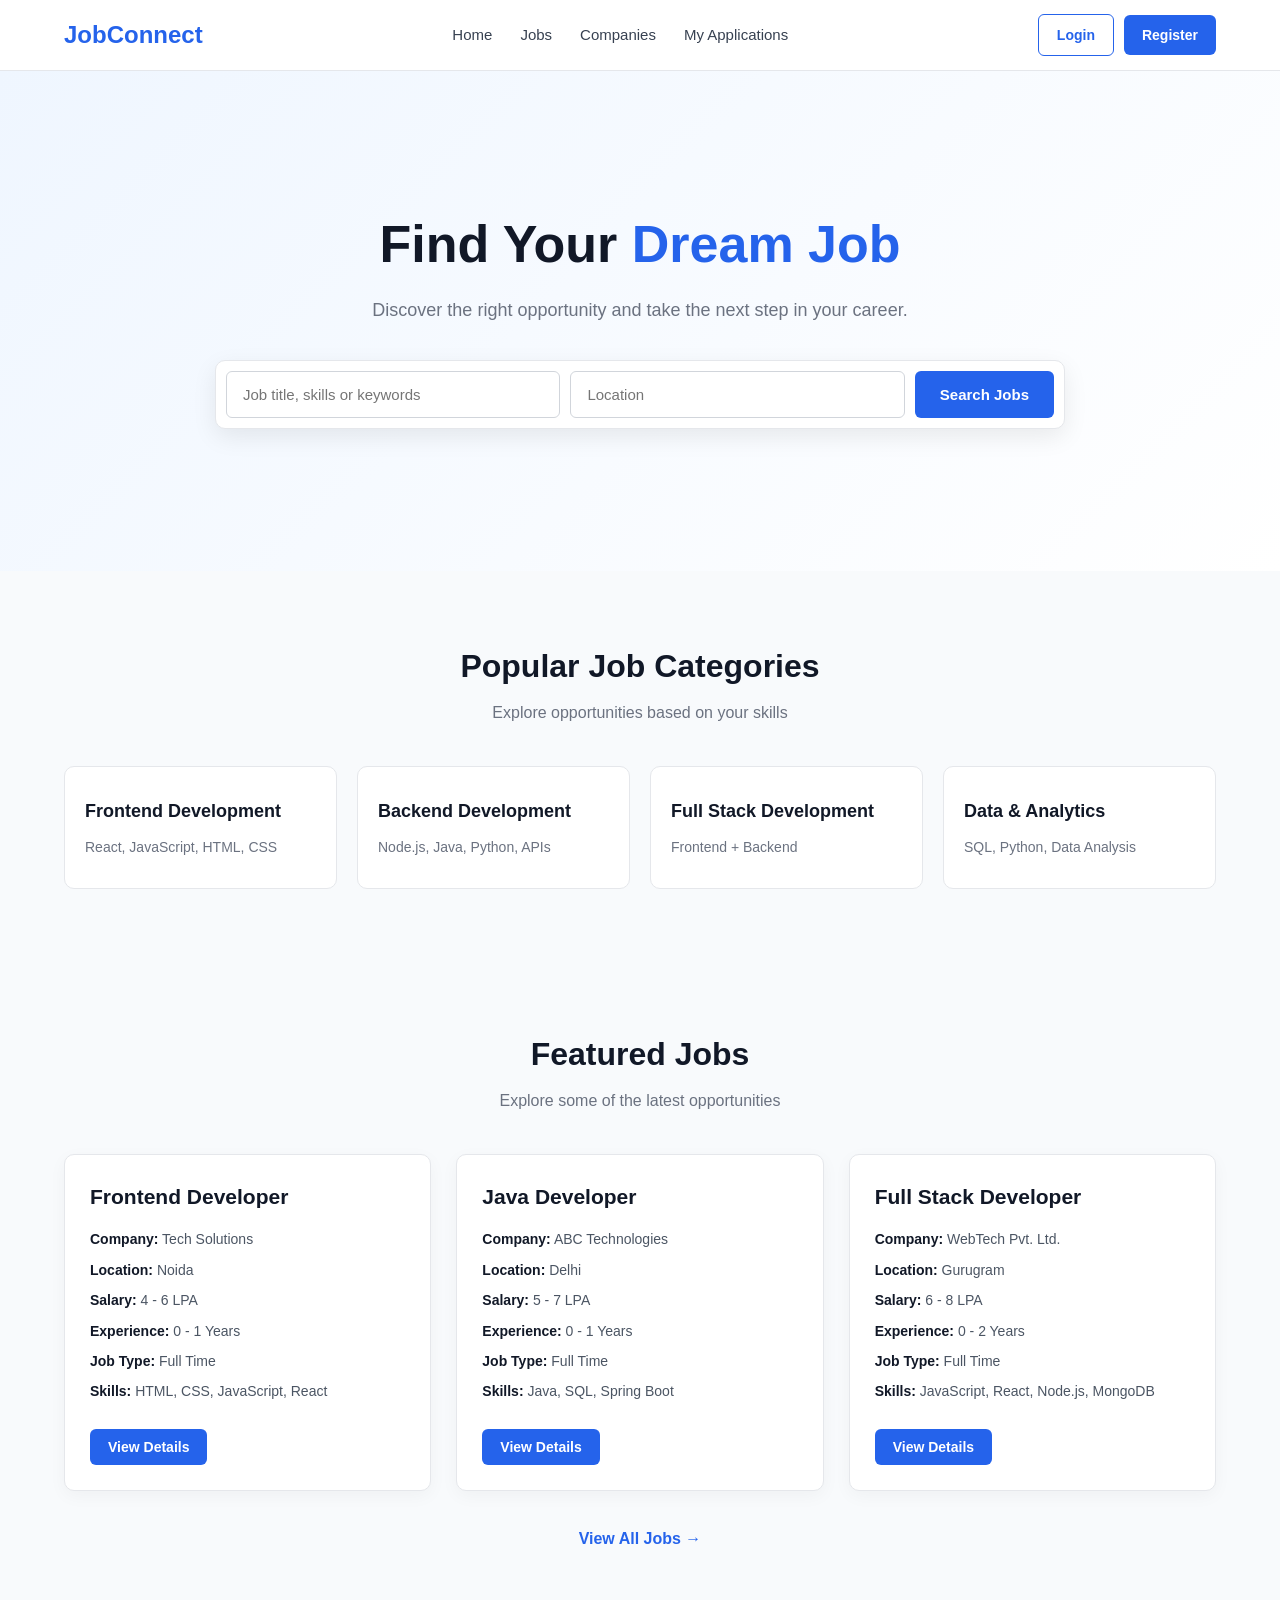
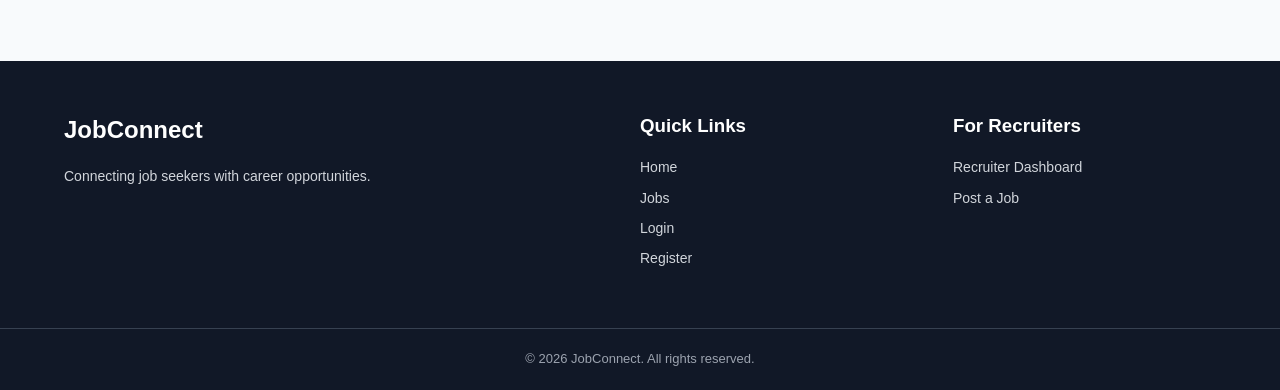
==== index.html @ 7fbca7c2 "Initial commit" ====
<!DOCTYPE html>
<html lang="en">
<head>
    <meta charset="UTF-8">
    <meta name="viewport" content="width=device-width, initial-scale=1.0">

    <title>JobConnect - Find Your Dream Job</title>

    <link rel="stylesheet" href="css/style.css">
</head>

<body>

    <!-- ================= NAVBAR ================= -->
    <header>
        <nav class="navbar">

            <a href="index.html" class="logo">
                JobConnect
            </a>

            <ul class="nav-links">
                <li><a href="index.html">Home</a></li>
                <li><a href="jobs.html">Jobs</a></li>
                <li><a href="#">Companies</a></li>
                <li><a href="applications.html">My Applications</a></li>
            </ul>

            <div class="nav-buttons">
                <a href="login.html" class="login-btn">Login</a>
                <a href="register.html" class="register-btn">Register</a>
            </div>

        </nav>
    </header>


    <!-- ================= HERO SECTION ================= -->
    <main>

        <section class="hero">

            <div class="hero-content">

                <h1>
                    Find Your
                    <span>Dream Job</span>
                </h1>

                <p>
                    Discover the right opportunity and take
                    the next step in your career.
                </p>

                <!-- Job Search -->
                <div class="search-box">

                    <input
                        type="text"
                        id="home-job-search"
                        placeholder="Job title, skills or keywords"
                    >

                    <input
                        type="text"
                        id="home-location-search"
                        placeholder="Location"
                    >
                    
                    <button id="home-search-btn">
                        Search Jobs
                    </button>
                  
                </div>

            </div>

        </section>


        <!-- ================= CATEGORIES ================= -->
        <section class="categories">

            <div class="section-heading">
                <h2>Popular Job Categories</h2>

                <p>
                    Explore opportunities based on your skills
                </p>
            </div>


            <div class="category-container">

                <a href="jobs.html?category=frontend" class="category-card">
                    <h3>Frontend Development</h3>
                    <p>React, JavaScript, HTML, CSS</p>
                </a>

                <a href="jobs.html?category=backend" class="category-card">
                    <h3>Backend Development</h3>
                    <p>Node.js, Java, Python, APIs</p>
                </a>

                <a href="jobs.html?category=fullstack" class="category-card">
                    <h3>Full Stack Development</h3>
                    <p>Frontend + Backend</p>
                </a>

                <a href="jobs.html?category=data" class="category-card">
                    <h3>Data & Analytics</h3>
                    <p>SQL, Python, Data Analysis</p>
                </a>

            </div>

        </section>


        <!-- ================= FEATURED JOBS ================= -->
        <section class="featured-jobs">

            <div class="section-heading">

                <h2>Featured Jobs</h2>

                <p>
                    Explore some of the latest opportunities
                </p>

            </div>


            <div id="featured-jobs-container" class="job-container">

                <!-- JavaScript will add job cards here -->

            </div>


            <div class="view-all">

                <a href="jobs.html">
                    View All Jobs →
                </a>

            </div>

        </section>

    </main>


    <!-- ================= FOOTER ================= -->
    <footer>

        <div class="footer-content">

            <div>
                <h2>JobConnect</h2>

                <p>
                    Connecting job seekers with career opportunities.
                </p>
            </div>


            <div>

                <h3>Quick Links</h3>

                <a href="index.html">Home</a>
                <a href="jobs.html">Jobs</a>
                <a href="login.html">Login</a>
                <a href="register.html">Register</a>

            </div>


            <div>

                <h3>For Recruiters</h3>

                <a href="recruiter-dashboard.html">
                    Recruiter Dashboard
                </a>

                <a href="post-job.html">
                    Post a Job
                </a>

            </div>

        </div>


        <div class="footer-bottom">

            <p>
                © 2026 JobConnect. All rights reserved.
            </p>

        </div>

    </footer>


    <!-- JavaScript -->
    <script src="js/main.js"></script>

</body>
</html>
---- css/style.css ----
/* ========================================
   GLOBAL RESET
======================================== */

* {
    margin: 0;
    padding: 0;
    box-sizing: border-box;
}

html {
    scroll-behavior: smooth;
}

body {
    font-family: Arial, Helvetica, sans-serif;
    background-color: #f8fafc;
    color: #111827;
    line-height: 1.6;
}

a {
    text-decoration: none;
    color: inherit;
}

button,
input,
textarea {
    font-family: inherit;
}


/* ========================================
   NAVBAR
======================================== */

header {
    background-color: #ffffff;
    border-bottom: 1px solid #e5e7eb;
}

.navbar {
    width: 90%;
    max-width: 1200px;
    margin: auto;
    min-height: 70px;

    display: flex;
    align-items: center;
    justify-content: space-between;
    gap: 30px;
}

.logo {
    font-size: 24px;
    font-weight: 700;
    color: #2563eb;
}

.nav-links {
    list-style: none;

    display: flex;
    align-items: center;
    gap: 28px;
}

.nav-links a {
    color: #374151;
    font-size: 15px;
    font-weight: 500;
    transition: color 0.2s ease;
}

.nav-links a:hover {
    color: #2563eb;
}

.nav-buttons {
    display: flex;
    align-items: center;
    gap: 10px;
}

.login-btn,
.register-btn {
    padding: 9px 18px;
    border-radius: 6px;
    font-size: 14px;
    font-weight: 600;
}

.login-btn {
    color: #2563eb;
    border: 1px solid #2563eb;
}

.login-btn:hover {
    background-color: #eff6ff;
}

.register-btn {
    background-color: #2563eb;
    color: #ffffff;
}

.register-btn:hover {
    background-color: #1d4ed8;
}


/* ========================================
   HERO SECTION
======================================== */

.hero {
    min-height: 500px;

    display: flex;
    align-items: center;
    justify-content: center;

    background: linear-gradient(
        135deg,
        #eff6ff,
        #ffffff
    );

    padding: 70px 20px;
}

.hero-content {
    width: 90%;
    max-width: 900px;
    text-align: center;
}

.hero h1 {
    font-size: 52px;
    line-height: 1.2;
    margin-bottom: 20px;
    color: #111827;
}

.hero h1 span {
    color: #2563eb;
}

.hero p {
    max-width: 650px;
    margin: 0 auto 35px;

    font-size: 18px;
    color: #6b7280;
}


/* ========================================
   SEARCH BOX
======================================== */

.search-box {
    width: 100%;
    max-width: 850px;
    margin: auto;

    display: flex;
    gap: 10px;

    background-color: #ffffff;
    padding: 10px;

    border: 1px solid #e5e7eb;
    border-radius: 10px;

    box-shadow: 0 8px 25px rgba(0, 0, 0, 0.08);
}

.search-box input {
    flex: 1;

    padding: 14px 16px;

    border: 1px solid #d1d5db;
    border-radius: 6px;

    font-size: 15px;
    outline: none;
}

.search-box input:focus {
    border-color: #2563eb;
}

.search-box button {
    padding: 14px 25px;

    border: none;
    border-radius: 6px;

    background-color: #2563eb;
    color: #ffffff;

    font-size: 15px;
    font-weight: 600;

    cursor: pointer;
}

.search-box button:hover {
    background-color: #1d4ed8;
}


/* ========================================
   COMMON SECTION
======================================== */

.categories,
.featured-jobs {
    width: 90%;
    max-width: 1200px;

    margin: auto;
    padding: 70px 0;
}

.section-heading {
    text-align: center;
    margin-bottom: 40px;
}

.section-heading h2 {
    font-size: 32px;
    margin-bottom: 8px;
    color: #111827;
}

.section-heading p {
    color: #6b7280;
    font-size: 16px;
}


/* ========================================
   CATEGORY CARDS
======================================== */

.category-container {
    display: grid;

    grid-template-columns: repeat(4, 1fr);

    gap: 20px;
}

.category-card {
    display: block;

    background-color: #ffffff;

    padding: 30px 20px;

    border: 1px solid #e5e7eb;
    border-radius: 10px;

    transition:
        transform 0.2s ease,
        box-shadow 0.2s ease,
        border-color 0.2s ease;
}

.category-card:hover {
    transform: translateY(-5px);

    border-color: #bfdbfe;

    box-shadow: 0 10px 25px rgba(0, 0, 0, 0.07);
}

.category-card h3 {
    margin-bottom: 10px;

    font-size: 18px;
    color: #111827;
}

.category-card p {
    color: #6b7280;
    font-size: 14px;
}


/* ========================================
   FEATURED JOBS
======================================== */

.job-container {
    display: grid;

    grid-template-columns: repeat(3, 1fr);

    gap: 25px;
}

.job-card {
    background-color: #ffffff;

    padding: 25px;

    border: 1px solid #e5e7eb;
    border-radius: 10px;

    box-shadow: 0 5px 18px rgba(0, 0, 0, 0.04);

    transition:
        transform 0.2s ease,
        box-shadow 0.2s ease;
}

.job-card:hover {
    transform: translateY(-4px);

    box-shadow: 0 10px 25px rgba(0, 0, 0, 0.08);
}

.job-card h2 {
    margin-bottom: 15px;

    font-size: 21px;
    color: #111827;
}

.job-card p {
    margin-bottom: 8px;

    color: #4b5563;
    font-size: 14px;
}

.job-card strong {
    color: #111827;
}

.view-job-btn {
    margin-top: 18px;

    padding: 10px 18px;

    border: none;
    border-radius: 6px;

    background-color: #2563eb;
    color: #ffffff;

    font-size: 14px;
    font-weight: 600;

    cursor: pointer;
}

.view-job-btn:hover {
    background-color: #1d4ed8;
}


/* ========================================
   VIEW ALL
======================================== */

.view-all {
    text-align: center;
    margin-top: 35px;
}

.view-all a {
    color: #2563eb;
    font-weight: 600;
}

.view-all a:hover {
    text-decoration: underline;
}


/* ========================================
   JOB DETAILS PAGE
======================================== */

.job-details-section {
    width: 90%;
    max-width: 900px;

    margin: auto;
    padding: 70px 0;
}

.job-details-card {
    background-color: #ffffff;

    border: 1px solid #e5e7eb;
    border-radius: 12px;

    padding: 40px;

    box-shadow: 0 8px 25px rgba(0, 0, 0, 0.06);
}

.job-details-card h1 {
    font-size: 36px;

    margin-bottom: 10px;

    color: #111827;
}

.job-details-card h2 {
    font-size: 20px;

    color: #2563eb;

    margin-bottom: 25px;
}

.job-details-card p {
    margin-bottom: 12px;

    color: #4b5563;
}

.apply-btn {
    margin-top: 25px;

    padding: 12px 25px;

    border: none;
    border-radius: 6px;

    background-color: #2563eb;
    color: #ffffff;

    font-size: 15px;
    font-weight: 600;

    cursor: pointer;
}

.apply-btn:hover {
    background-color: #1d4ed8;
}


/* ========================================
   APPLICATION FORM
======================================== */

#application-form {
    margin-top: 30px;
}

.form-group {
    margin-bottom: 20px;
}

.form-group label {
    display: block;

    margin-bottom: 8px;

    font-weight: 600;

    color: #111827;
}

.form-group input,
.form-group textarea {
    width: 100%;

    padding: 12px 14px;

    border: 1px solid #d1d5db;
    border-radius: 6px;

    font-size: 15px;
    font-family: inherit;

    outline: none;

    box-sizing: border-box;
}

.form-group input:focus,
.form-group textarea:focus {
    border-color: #2563eb;
}

.form-group textarea {
    resize: vertical;
}

.form-group input[type="file"] {
    padding: 10px;

    background-color: #f9fafb;
}

#application-message {
    margin-top: 20px;
    padding: 12px 15px;
    border-radius: 6px;
    font-weight: 600;
    color: #166534;
    background-color: #dcfce7;
    border: 1px solid #86efac;
}


/* ========================================
   FOOTER
======================================== */

footer {
    background-color: #111827;
    color: #ffffff;

    margin-top: 40px;
}

.footer-content {
    width: 90%;
    max-width: 1200px;

    margin: auto;

    padding: 50px 0;

    display: grid;

    grid-template-columns: 2fr 1fr 1fr;

    gap: 50px;
}

.footer-content h2,
.footer-content h3 {
    margin-bottom: 15px;
}

.footer-content p {
    color: #d1d5db;
    font-size: 14px;
}

.footer-content a {
    display: block;

    margin-bottom: 8px;

    color: #d1d5db;

    font-size: 14px;
}

.footer-content a:hover {
    color: #ffffff;
}

.footer-bottom {
    border-top: 1px solid #374151;

    text-align: center;

    padding: 20px;
}

.footer-bottom p {
    color: #9ca3af;

    font-size: 13px;
}


/* ========================================
   RESPONSIVE DESIGN
======================================== */

@media (max-width: 900px) {

    .navbar {
        flex-wrap: wrap;
        padding: 15px 0;
    }

    .nav-links {
        order: 3;
        width: 100%;

        justify-content: center;

        gap: 20px;
    }

    .category-container {
        grid-template-columns: repeat(2, 1fr);
    }

    .job-container {
        grid-template-columns: repeat(2, 1fr);
    }

    .hero h1 {
        font-size: 42px;
    }

    .footer-content {
        grid-template-columns: 1fr 1fr;
    }
}


@media (max-width: 600px) {

    .navbar {
        flex-direction: column;

        gap: 15px;

        padding: 18px 0;
    }

    .nav-links {
        flex-wrap: wrap;
    }

    .nav-buttons {
        width: 100%;

        justify-content: center;
    }

    .hero {
        min-height: auto;

        padding: 60px 15px;
    }

    .hero h1 {
        font-size: 34px;
    }

    .hero p {
        font-size: 16px;
    }

    .search-box {
        flex-direction: column;
    }

    .search-box button {
        width: 100%;
    }

    .category-container {
        grid-template-columns: 1fr;
    }

    .job-container {
        grid-template-columns: 1fr;
    }

    .categories,
    .featured-jobs {
        padding: 50px 0;
    }

    .section-heading h2 {
        font-size: 27px;
    }

    .job-details-section {
        padding: 40px 0;
    }

    .job-details-card {
        padding: 25px;
    }

    .job-details-card h1 {
        font-size: 28px;
    }

    .footer-content {
        grid-template-columns: 1fr;

        gap: 30px;
    }
}
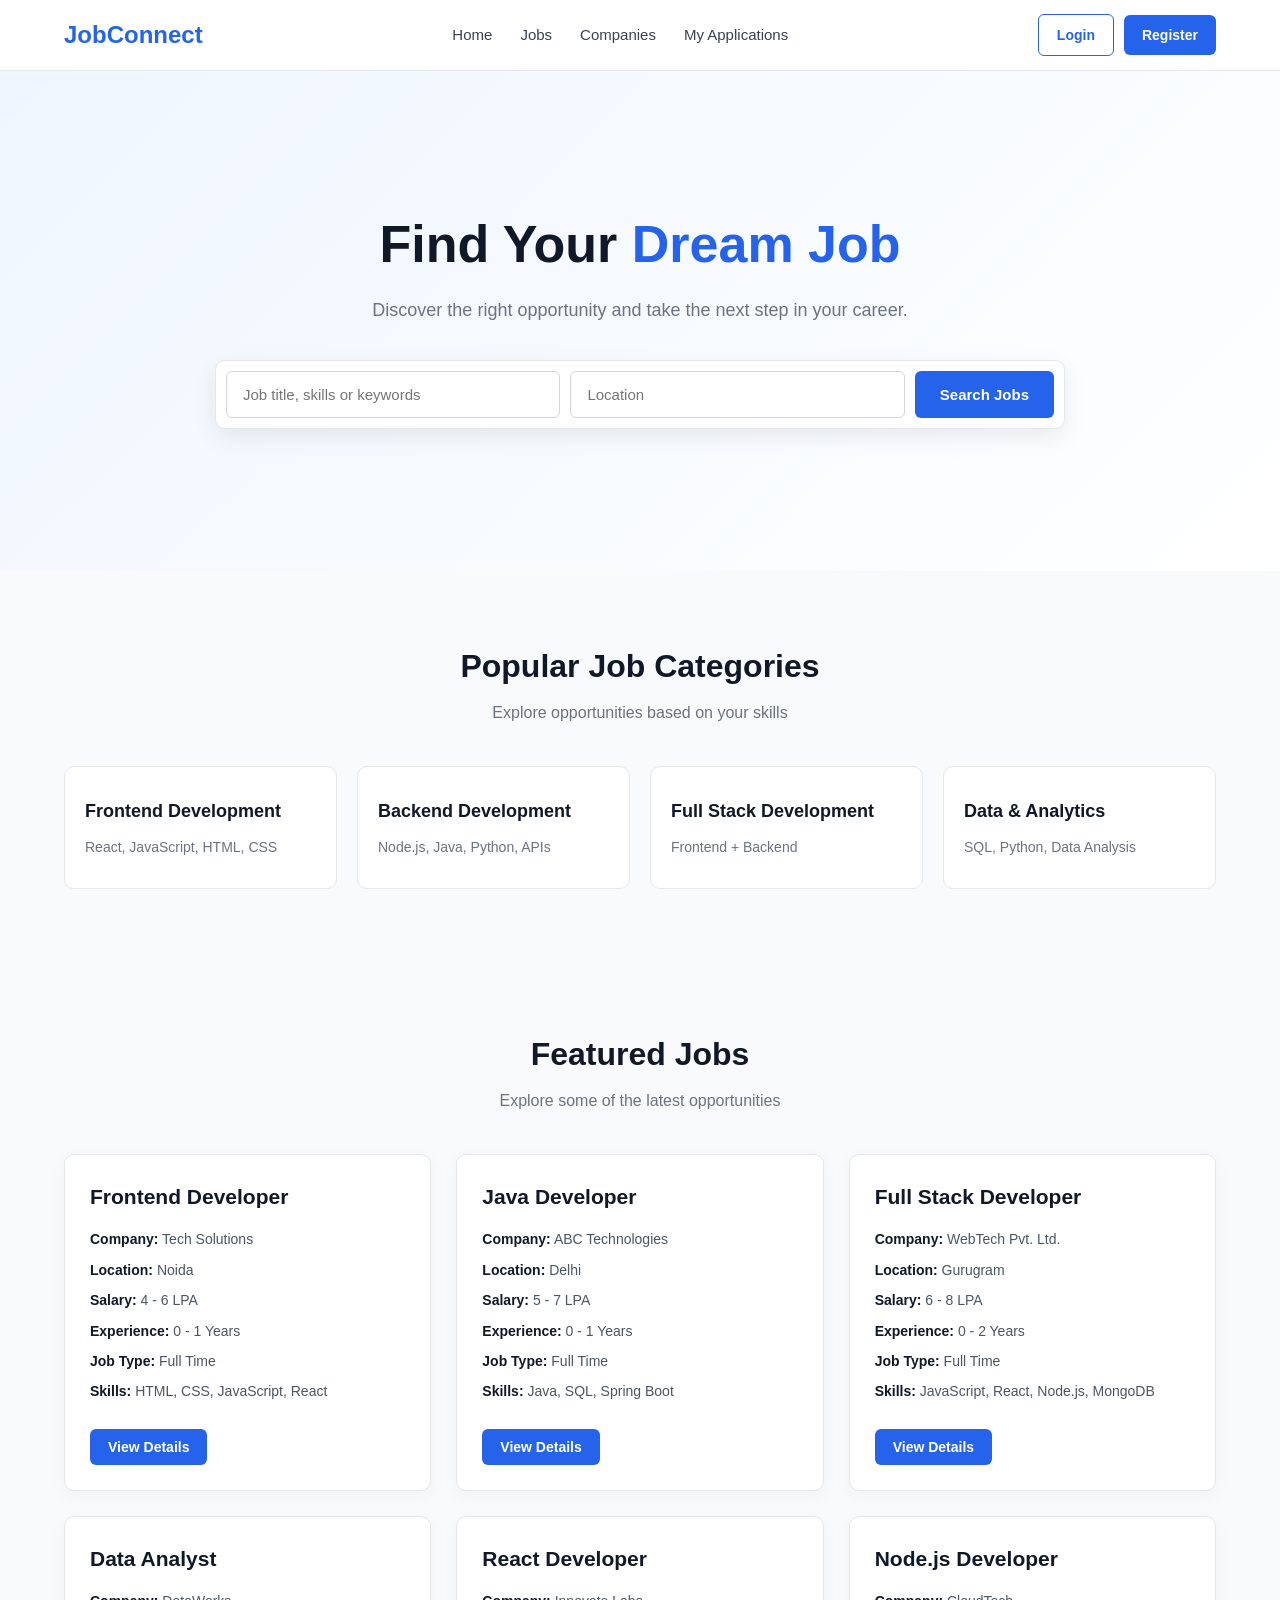
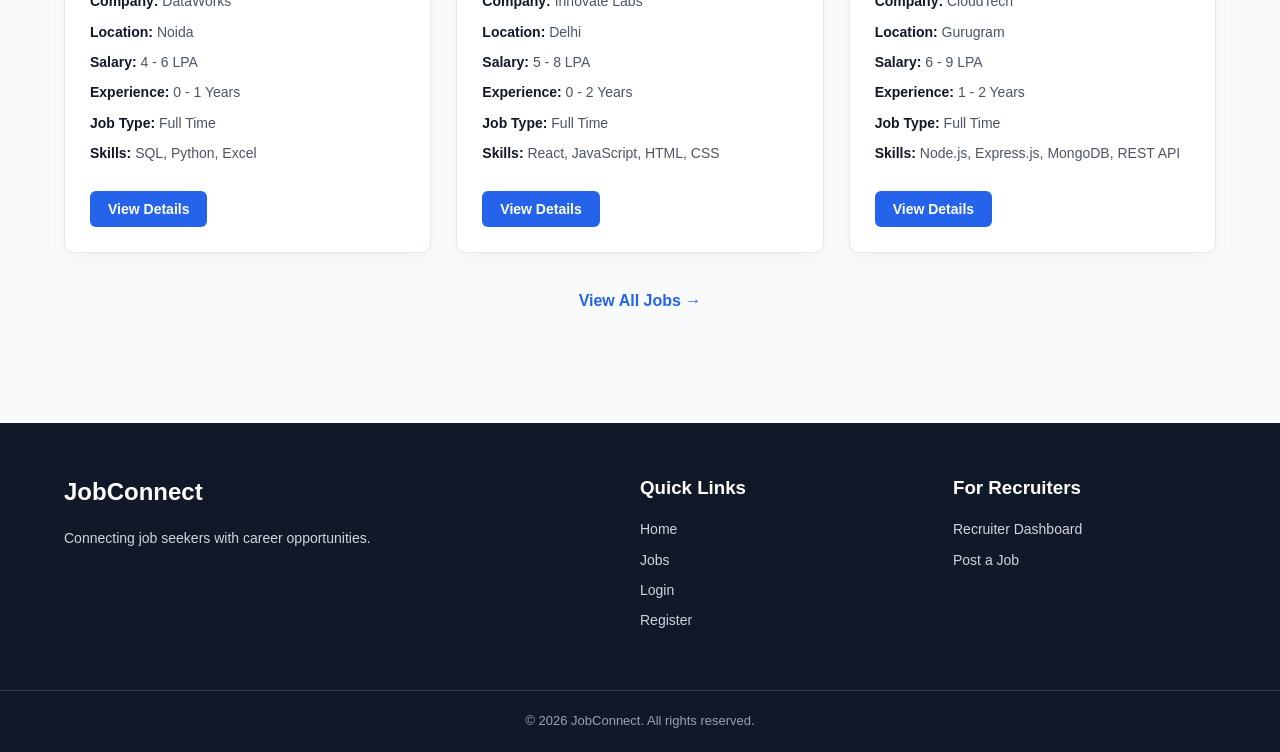
==== commit 2f5a60ec: "Add authentication state and logout" ====
--- a/index.html
+++ b/index.html
@@ -27,8 +27,21 @@
             </ul>
 
             <div class="nav-buttons">
-                <a href="login.html" class="login-btn">Login</a>
-                <a href="register.html" class="register-btn">Register</a>
+
+               <a href="login.html" class="login-btn" id="login-link">
+                    Login
+                </a>
+
+               <a href="register.html" class="register-btn" id="register-link">
+                   Register
+                </a>
+
+                <span id="user-name" class="user-name"></span>
+
+                <a href="#" id="logout-link" class="logout-btn">
+                   Logout
+                </a>
+
             </div>
 
         </nav>
--- a/css/style.css
+++ b/css/style.css
@@ -698,4 +698,19 @@
     }
 }
 
-
+/* ================= AUTH NAVBAR ================= */
+
+.user-name {
+    font-size: 14px;
+    font-weight: 600;
+    color: #374151;
+}
+
+.logout-btn {
+    text-decoration: none;
+    color: #dc2626;
+    font-weight: 600;
+    cursor: pointer;
+}
+
+
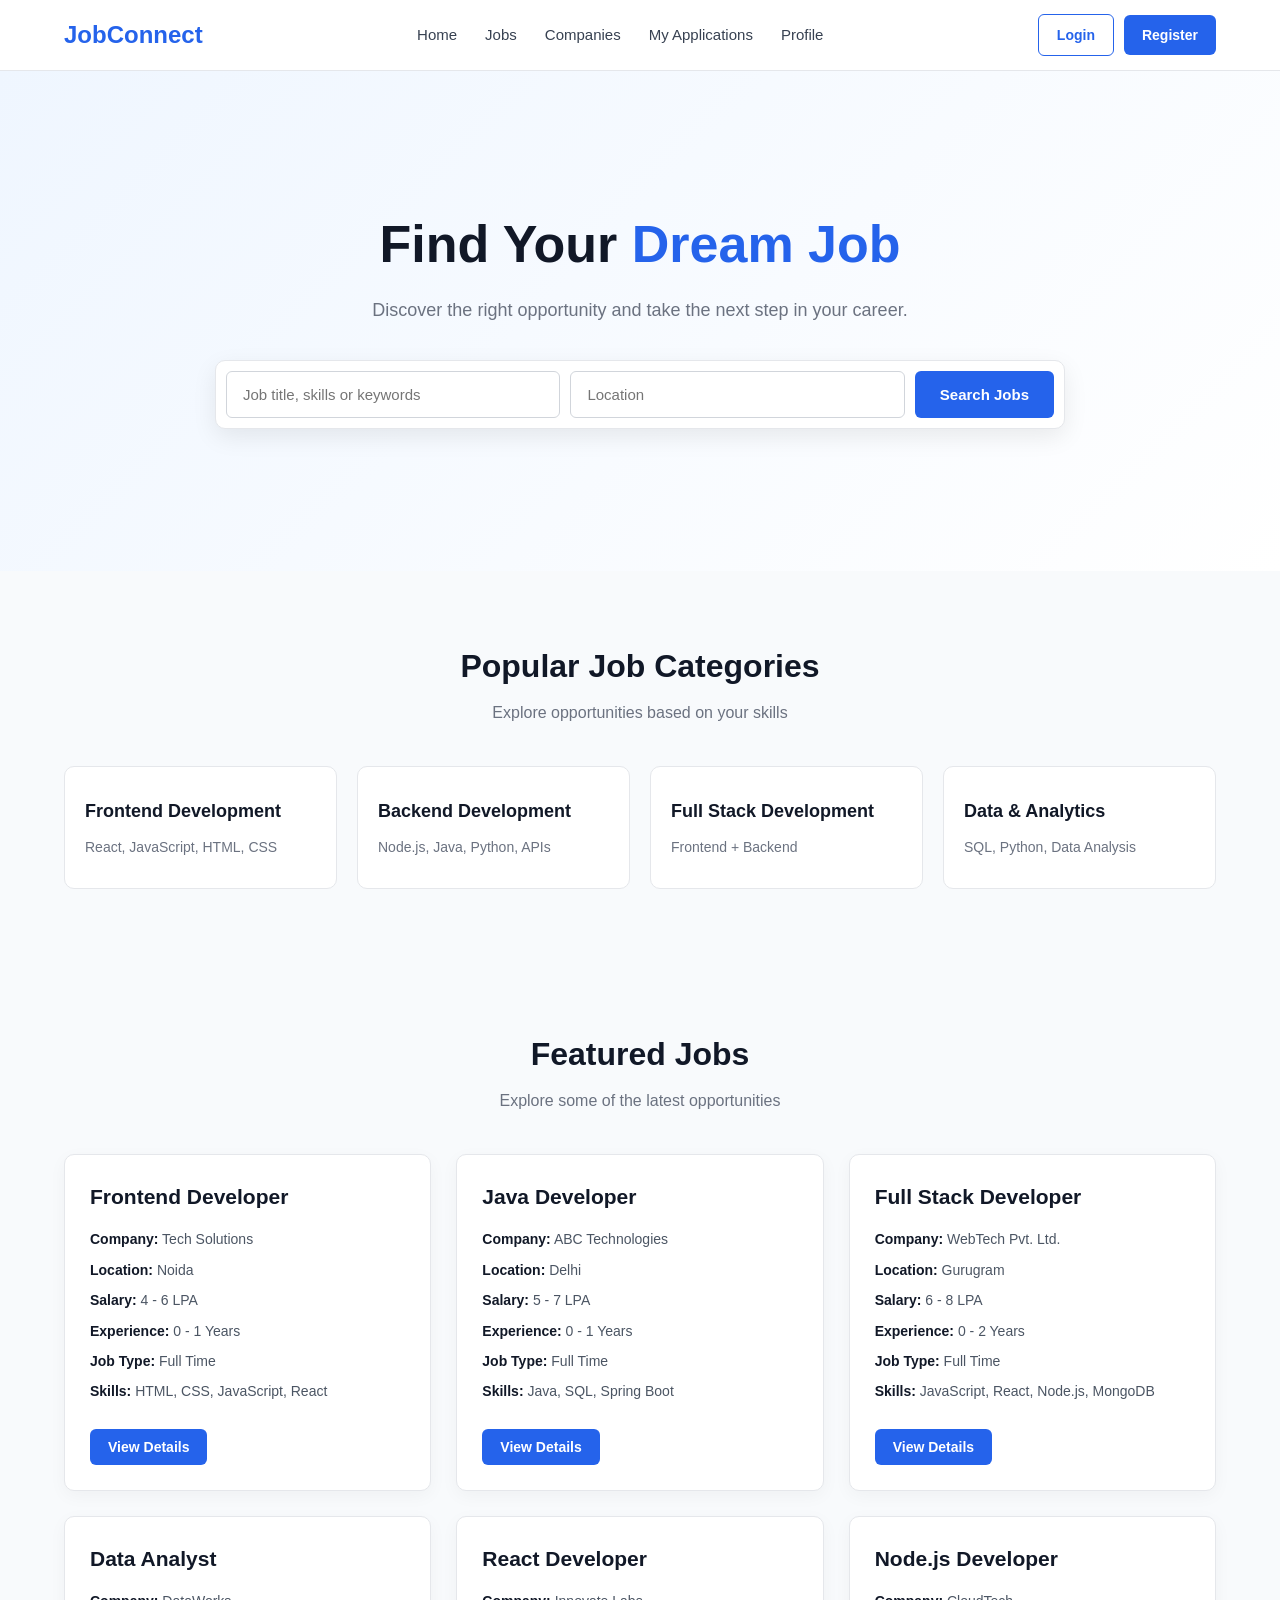
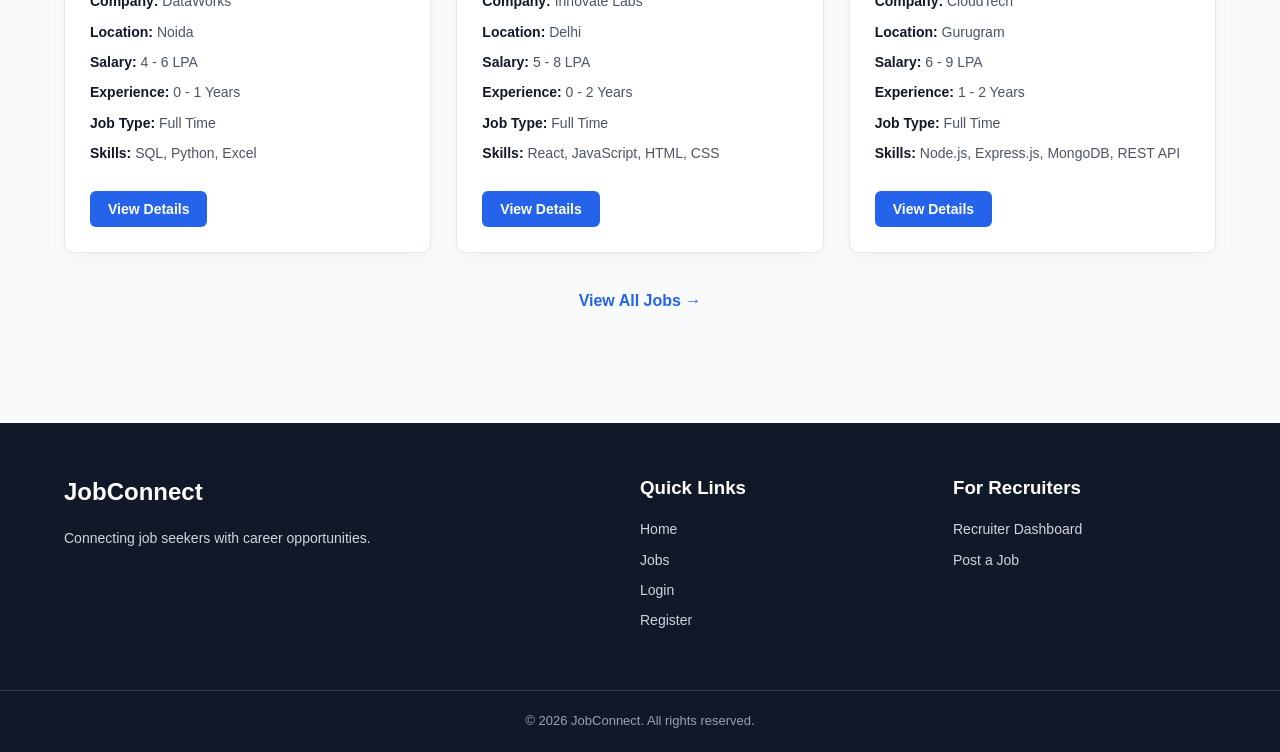
==== commit 40ce1e62: "Add user profile management" ====
--- a/index.html
+++ b/index.html
@@ -24,6 +24,7 @@
                 <li><a href="jobs.html">Jobs</a></li>
                 <li><a href="#">Companies</a></li>
                 <li><a href="applications.html">My Applications</a></li>
+                <li><a href="profile.html">Profile</a></li>
             </ul>
 
             <div class="nav-buttons">
--- a/css/style.css
+++ b/css/style.css
@@ -713,4 +713,85 @@
     cursor: pointer;
 }
 
-
+/* ================= PROFILE ================= */
+
+.profile-section {
+    min-height: 70vh;
+    padding: 60px 20px;
+    background-color: #f8fafc;
+}
+
+.profile-container {
+    width: 100%;
+    max-width: 650px;
+    margin: 0 auto;
+    padding: 35px;
+    background-color: #ffffff;
+    border-radius: 10px;
+    box-shadow: 0 4px 15px rgba(0, 0, 0, 0.08);
+}
+
+.profile-heading {
+    margin-bottom: 30px;
+}
+
+.profile-heading h1 {
+    margin-bottom: 8px;
+}
+
+.profile-heading p {
+    color: #6b7280;
+}
+
+.profile-container .form-group {
+    margin-bottom: 20px;
+}
+
+.profile-container label {
+    display: block;
+    margin-bottom: 8px;
+    font-weight: 600;
+}
+
+.profile-container input,
+.profile-container textarea {
+    width: 100%;
+    padding: 12px 14px;
+    border: 1px solid #d1d5db;
+    border-radius: 6px;
+    font-size: 15px;
+    box-sizing: border-box;
+    outline: none;
+}
+
+.profile-container input:focus,
+.profile-container textarea:focus {
+    border-color: #2563eb;
+}
+
+.profile-container textarea {
+    resize: vertical;
+}
+
+.profile-btn {
+    padding: 12px 24px;
+    border: none;
+    border-radius: 6px;
+    background-color: #2563eb;
+    color: #ffffff;
+    font-size: 15px;
+    font-weight: 600;
+    cursor: pointer;
+}
+
+.profile-btn:hover {
+    opacity: 0.9;
+}
+
+.profile-message {
+    margin-top: 15px;
+    color: #16a34a;
+    font-weight: 600;
+}
+
+
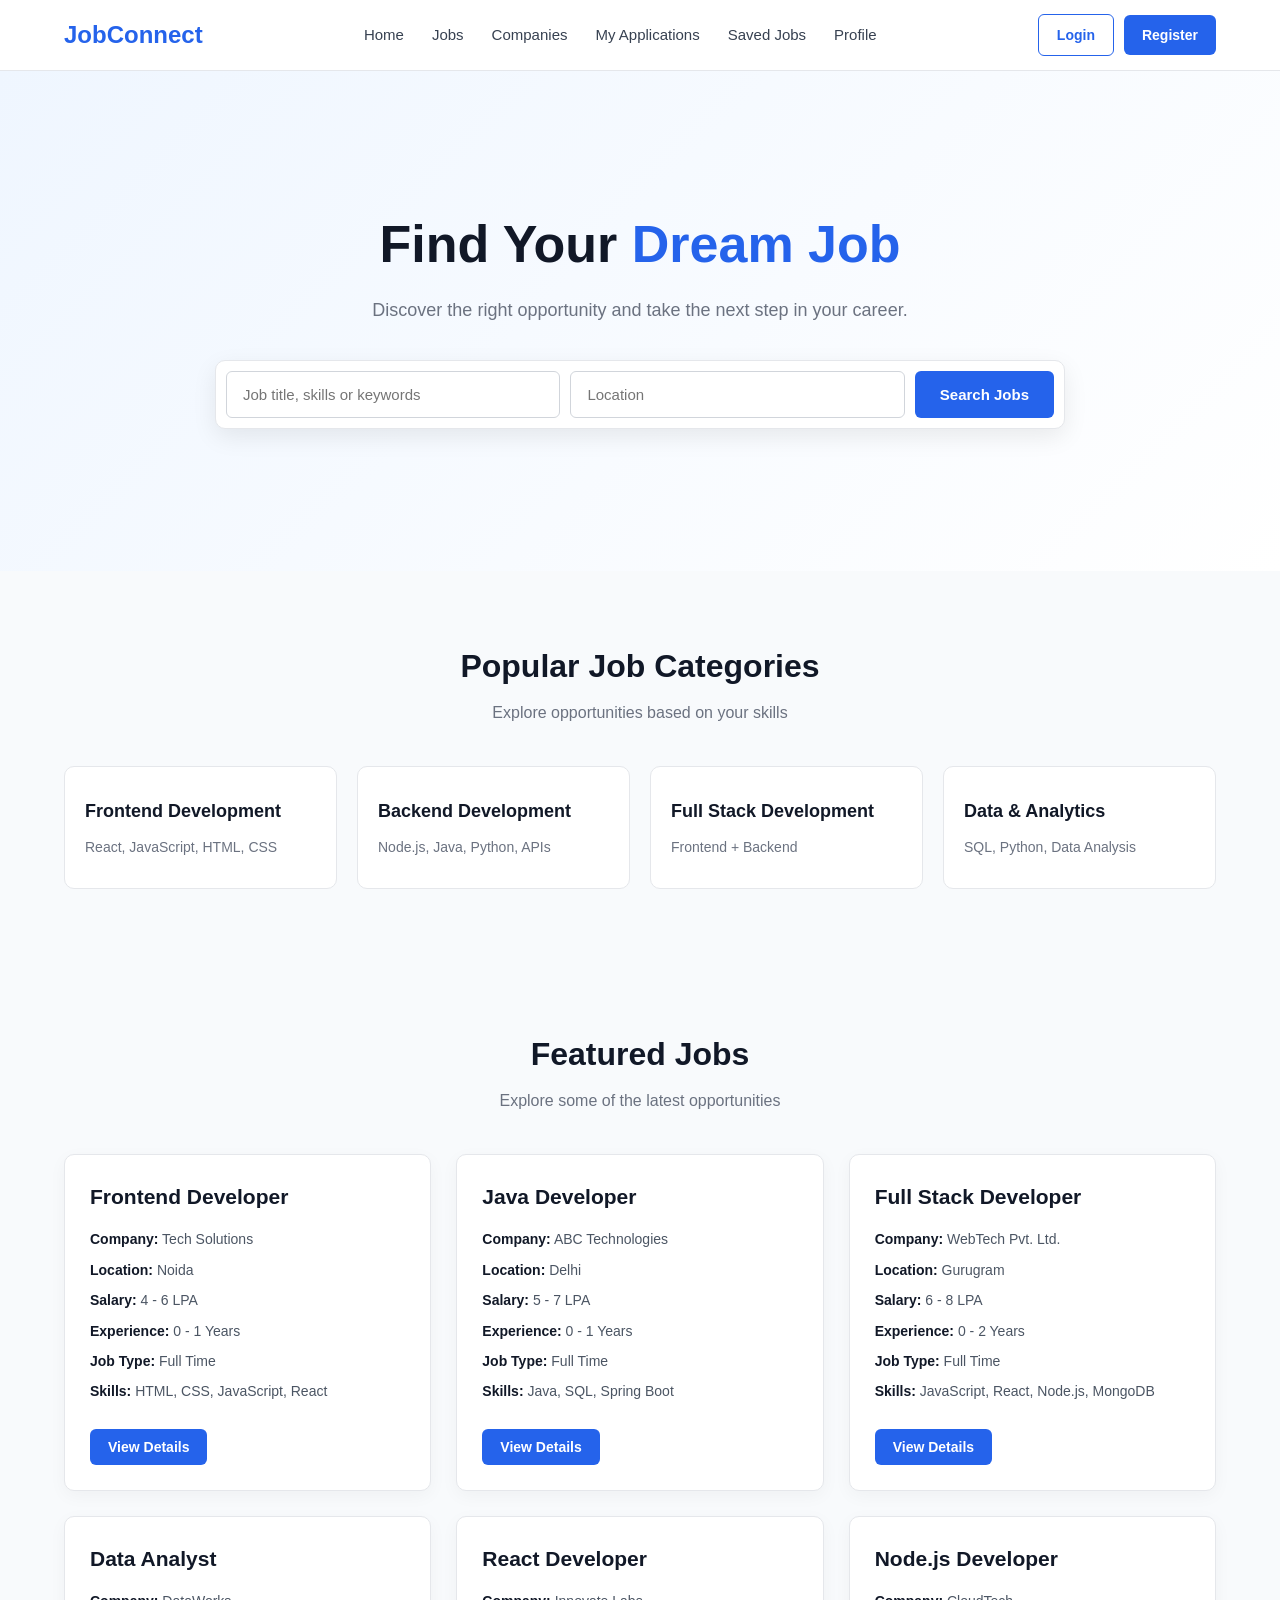
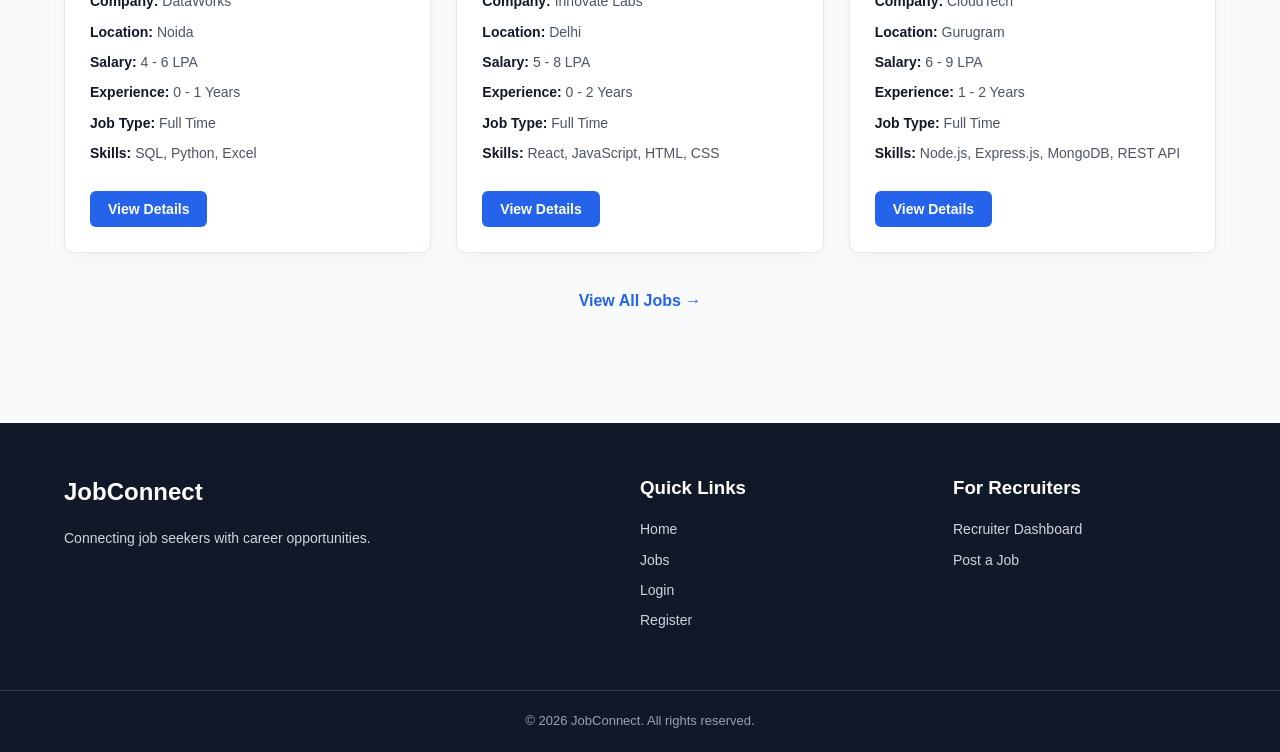
==== commit 6c614610: "Add login based saved jobs" ====
--- a/index.html
+++ b/index.html
@@ -24,6 +24,7 @@
                 <li><a href="jobs.html">Jobs</a></li>
                 <li><a href="#">Companies</a></li>
                 <li><a href="applications.html">My Applications</a></li>
+                <li><a href="saved-jobs.html">Saved Jobs</a></li>
                 <li><a href="profile.html">Profile</a></li>
             </ul>
 
--- a/css/style.css
+++ b/css/style.css
@@ -795,3 +795,19 @@
 }
 
 
+.save-job-btn {
+    margin-left: 8px;
+    padding: 10px 18px;
+    border: 1px solid #2563eb;
+    border-radius: 6px;
+    background-color: #ffffff;
+    color: #2563eb;
+    font-size: 14px;
+    font-weight: 600;
+    cursor: pointer;
+}
+
+.save-job-btn:hover {
+    background-color: #2563eb;
+    color: #ffffff;
+}
